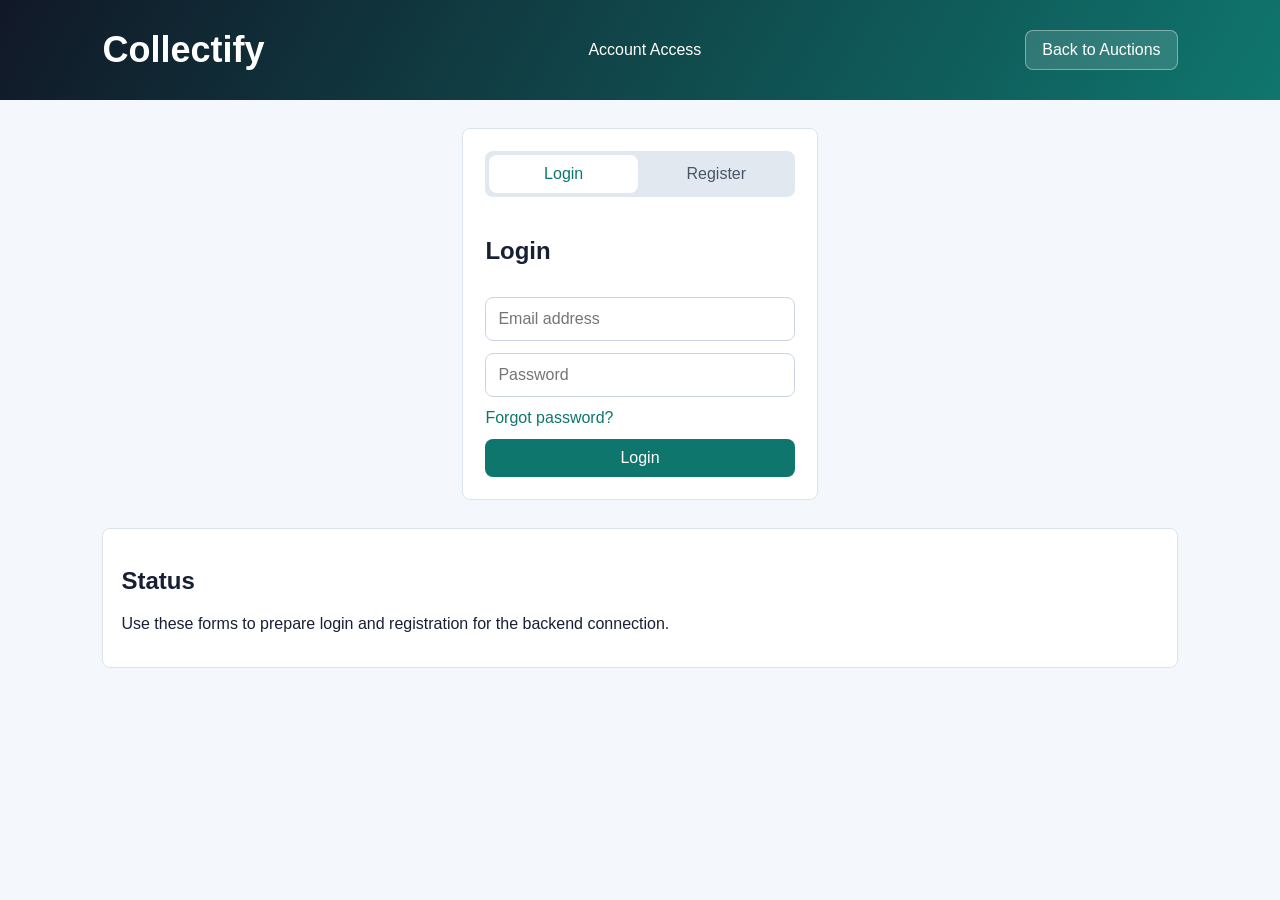
==== auth.html @ 96b326a3 "Add auth tabs and forgot password link" ====
<!DOCTYPE html>
<html lang="en">
<head>
    <meta charset="UTF-8">
    <meta name="viewport" content="width=device-width, initial-scale=1.0">
    <title>Collectify - Login</title>
    <link rel="stylesheet" href="style.css">
</head>
<body>

    <header>
        <h1>Collectify</h1>
        <p>Account Access</p>
        <a class="nav-link" href="index.html">Back to Auctions</a>
    </header>

    <main class="auth-layout">
        <section class="auth-panel auth-tabs-panel">
            <div class="auth-tabs" role="tablist" aria-label="Account forms">
                <button class="auth-tab active" type="button" onclick="switchAuthTab('login')" id="loginTab">
                    Login
                </button>
                <button class="auth-tab" type="button" onclick="switchAuthTab('register')" id="registerTab">
                    Register
                </button>
            </div>

            <form id="loginForm" class="auth-form active">
                <h2>Login</h2>
                <input type="email" id="loginEmail" placeholder="Email address" required>
                <input type="password" id="loginPassword" placeholder="Password" required>
                <button class="text-button" type="button" onclick="showAuthMessage('Password reset email feature will be added with backend email support.')">
                    Forgot password?
                </button>
                <button type="button" onclick="showAuthMessage('Login will connect to the backend API next.')">
                    Login
                </button>
            </form>

            <form id="registerForm" class="auth-form">
                <h2>Create Account</h2>
                <input type="text" id="registerName" placeholder="Full name" required>
                <input type="email" id="registerEmail" placeholder="Email address" required>
                <input type="password" id="registerPassword" placeholder="Password" required>
                <button type="button" onclick="showAuthMessage('Registration will connect to the backend API next.')">
                    Register
                </button>
            </form>
        </section>
    </main>

    <section class="admin auth-message">
        <h2>Status</h2>
        <p id="authMessage">Use these forms to prepare login and registration for the backend connection.</p>
    </section>

    <script>
        function switchAuthTab(tabName) {
            const isLogin = tabName === "login";
            document.getElementById("loginForm").classList.toggle("active", isLogin);
            document.getElementById("registerForm").classList.toggle("active", !isLogin);
            document.getElementById("loginTab").classList.toggle("active", isLogin);
            document.getElementById("registerTab").classList.toggle("active", !isLogin);
        }

        function showAuthMessage(message) {
            document.getElementById("authMessage").textContent = message;
        }
    </script>

</body>
</html>
---- style.css ----
* {
  box-sizing: border-box;
}

body {
  margin: 0;
  font-family: Arial, sans-serif;
  background: #f4f7fb;
  color: #172033;
}

header {
  padding: 25px 8%;
  background: linear-gradient(120deg, #111827, #0f766e);
  color: white;
  display: flex;
  justify-content: space-between;
  align-items: center;
  flex-wrap: wrap;
}

header h1 {
  margin: 0;
  font-size: 36px;
}

button,
input,
select {
  border: 0;
  border-radius: 8px;
  font: inherit;
}

button {
  background: #0f766e;
  color: white;
  cursor: pointer;
  padding: 10px 16px;
}

.text-button {
  background: transparent;
  color: #0f766e;
  justify-self: start;
  padding: 0;
}

.nav-link {
  background: rgba(255, 255, 255, 0.14);
  border: 1px solid rgba(255, 255, 255, 0.38);
  border-radius: 8px;
  color: white;
  padding: 10px 16px;
  text-decoration: none;
}

.hero,
.filters,
main,
.form-section,
.admin {
  padding: 28px 8%;
}

.hero {
  align-items: center;
  background: white;
  display: grid;
  gap: 22px;
  grid-template-columns: 1fr minmax(220px, 320px);
}

.hero h2 {
  font-size: 42px;
  margin: 0 0 12px;
}

.hero-card,
.item-card,
aside,
.form-section,
.admin {
  background: white;
  border: 1px solid #dbe3ef;
  border-radius: 8px;
}

.hero-card {
  padding: 24px;
}

.hero-card span,
.item-content span {
  color: #0f766e;
  font-weight: 700;
}

.filters {
  display: flex;
  gap: 12px;
}

.filters input,
.filters select,
form input,
form select {
  background: white;
  border: 1px solid #cbd5e1;
  padding: 12px;
  width: 100%;
}

main {
  display: grid;
  gap: 22px;
  grid-template-columns: 1fr 280px;
}

.grid {
  display: grid;
  gap: 16px;
  grid-template-columns: repeat(auto-fit, minmax(220px, 1fr));
}

.item-card {
  overflow: hidden;
}

.item-image {
  aspect-ratio: 4 / 3;
  align-items: center;
  background: #172033;
  color: white;
  display: flex;
  font-weight: 700;
  justify-content: center;
  width: 100%;
}

.item-image img {
  height: 100%;
  object-fit: cover;
  width: 100%;
}

.item-content,
aside,
.form-section,
.admin {
  padding: 18px;
}

.item-content h3 {
  margin: 8px 0;
}

.item-content small {
  color: #64748b;
  display: block;
  margin-bottom: 14px;
}

form {
  display: grid;
  gap: 12px;
}

.auth-layout {
  display: block;
  margin: 0 auto;
  max-width: 560px;
}

.auth-panel {
  background: white;
  border: 1px solid #dbe3ef;
  border-radius: 8px;
  padding: 22px;
}

.auth-tabs {
  background: #e2e8f0;
  border-radius: 8px;
  display: grid;
  gap: 4px;
  grid-template-columns: repeat(2, 1fr);
  margin-bottom: 20px;
  padding: 4px;
}

.auth-tab {
  background: transparent;
  color: #475569;
}

.auth-tab.active {
  background: white;
  color: #0f766e;
}

.auth-form {
  display: none;
}

.auth-form.active {
  display: grid;
}

.auth-message {
  margin: 0 8% 28px;
}

@media (max-width: 760px) {
  .hero,
  main,
  .auth-layout {
    grid-template-columns: 1fr;
  }

  .filters {
    flex-direction: column;
  }
}
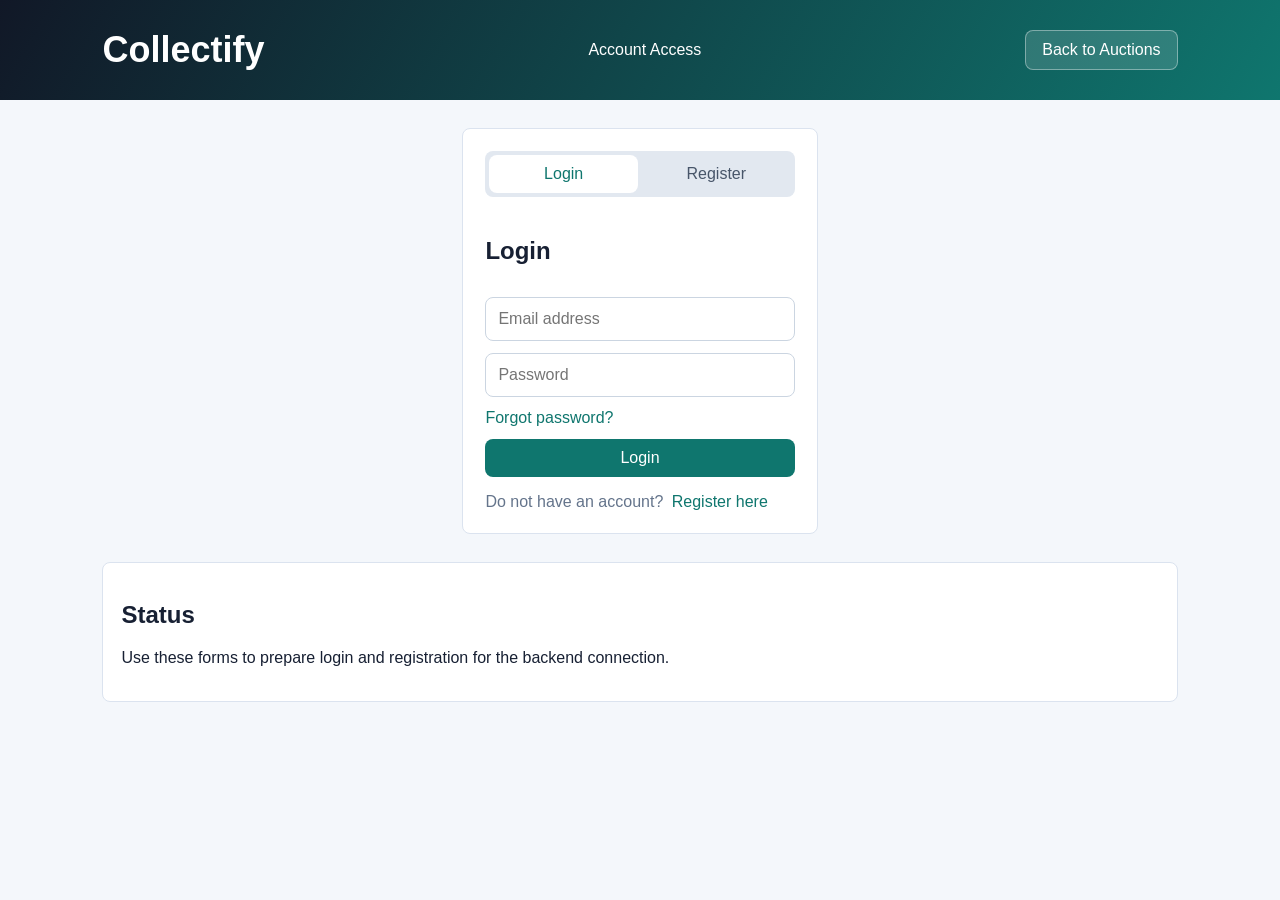
==== commit 8937dacc: "Add auth account switch prompts" ====
--- a/auth.html
+++ b/auth.html
@@ -35,6 +35,10 @@
                 <button type="button" onclick="showAuthMessage('Login will connect to the backend API next.')">
                     Login
                 </button>
+                <p class="auth-switch">
+                    Do not have an account?
+                    <button class="text-button" type="button" onclick="switchAuthTab('register')">Register here</button>
+                </p>
             </form>
 
             <form id="registerForm" class="auth-form">
@@ -45,6 +49,10 @@
                 <button type="button" onclick="showAuthMessage('Registration will connect to the backend API next.')">
                     Register
                 </button>
+                <p class="auth-switch">
+                    Already have an account?
+                    <button class="text-button" type="button" onclick="switchAuthTab('login')">Login here</button>
+                </p>
             </form>
         </section>
     </main>
--- a/style.css
+++ b/style.css
@@ -207,6 +207,16 @@
   display: grid;
 }
 
+.auth-switch {
+  color: #64748b;
+  margin: 4px 0 0;
+}
+
+.auth-switch .text-button {
+  display: inline;
+  margin-left: 4px;
+}
+
 .auth-message {
   margin: 0 8% 28px;
 }
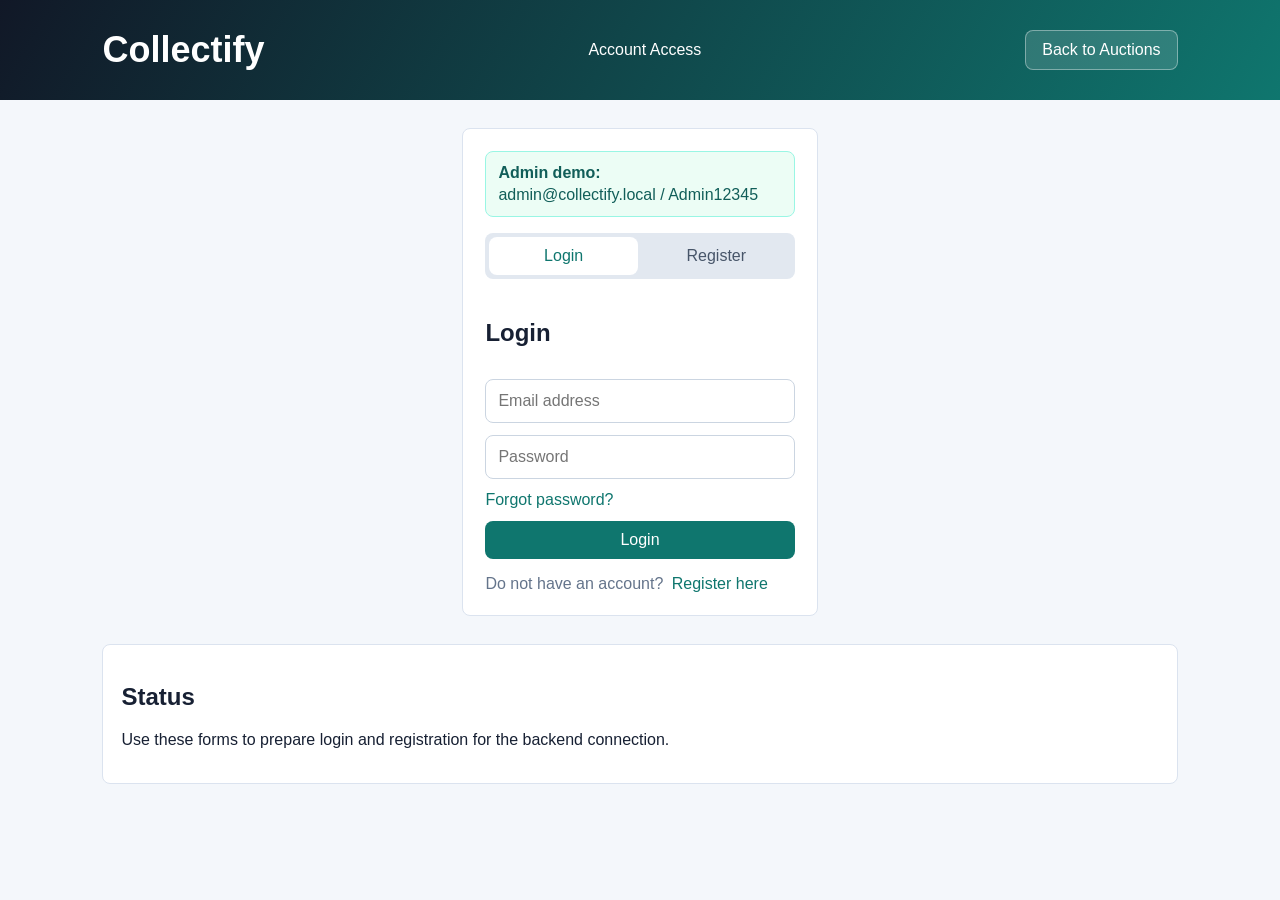
==== commit e7162a04: "Improve auth demo flow" ====
--- a/auth.html
+++ b/auth.html
@@ -16,6 +16,11 @@
 
     <main class="auth-layout">
         <section class="auth-panel auth-tabs-panel">
+            <div class="demo-account">
+                <strong>Admin demo:</strong>
+                <span>admin@collectify.local / Admin12345</span>
+            </div>
+
             <div class="auth-tabs" role="tablist" aria-label="Account forms">
                 <button class="auth-tab active" type="button" onclick="switchAuthTab('login')" id="loginTab">
                     Login
@@ -32,7 +37,7 @@
                 <button class="text-button" type="button" onclick="showAuthMessage('Password reset email feature will be added with backend email support.')">
                     Forgot password?
                 </button>
-                <button type="button" onclick="showAuthMessage('Login will connect to the backend API next.')">
+                <button type="button" onclick="loginAccount()">
                     Login
                 </button>
                 <p class="auth-switch">
@@ -46,7 +51,7 @@
                 <input type="text" id="registerName" placeholder="Full name" required>
                 <input type="email" id="registerEmail" placeholder="Email address" required>
                 <input type="password" id="registerPassword" placeholder="Password" required>
-                <button type="button" onclick="showAuthMessage('Registration will connect to the backend API next.')">
+                <button type="button" onclick="registerAccount()">
                     Register
                 </button>
                 <p class="auth-switch">
@@ -63,6 +68,8 @@
     </section>
 
     <script>
+        const API_BASE = "http://127.0.0.1:5000/api";
+
         function switchAuthTab(tabName) {
             const isLogin = tabName === "login";
             document.getElementById("loginForm").classList.toggle("active", isLogin);
@@ -74,6 +81,99 @@
         function showAuthMessage(message) {
             document.getElementById("authMessage").textContent = message;
         }
+
+        async function authRequest(path, payload) {
+            const response = await fetch(`${API_BASE}${path}`, {
+                method: "POST",
+                credentials: "include",
+                headers: {
+                    "Content-Type": "application/json"
+                },
+                body: JSON.stringify(payload)
+            });
+            const data = await response.json().catch(() => ({}));
+
+            if (!response.ok) {
+                throw new Error(data.error || "Account request failed.");
+            }
+
+            return data;
+        }
+
+        function rememberUser(user) {
+            localStorage.setItem("collectifyUserName", user.name);
+            localStorage.setItem("collectifyUserEmail", user.email);
+        }
+
+        function returnToAuctions() {
+            window.setTimeout(() => {
+                window.location.href = "index.html";
+            }, 900);
+        }
+
+        function isValidEmail(email) {
+            return /^[^@\s]+@[^@\s]+\.[^@\s]+$/.test(email);
+        }
+
+        function validateAuthInput({ name = "User", email, password, requireName = false }) {
+            if (requireName && name.trim().length < 2) {
+                return "Name must be at least 2 characters.";
+            }
+
+            if (!isValidEmail(email)) {
+                return "Enter a valid email address.";
+            }
+
+            if (password.length < 8) {
+                return "Password must be at least 8 characters.";
+            }
+
+            return "";
+        }
+
+        async function loginAccount() {
+            const email = document.getElementById("loginEmail").value.trim();
+            const password = document.getElementById("loginPassword").value;
+
+            const validationMessage = validateAuthInput({ email, password });
+
+            if (validationMessage) {
+                showAuthMessage(validationMessage);
+                return;
+            }
+
+            try {
+                const user = await authRequest("/auth/login", { email, password });
+                rememberUser(user);
+                showAuthMessage(`Welcome back, ${user.name}. Returning to auctions...`);
+                returnToAuctions();
+            } catch (error) {
+                showAuthMessage(error.message);
+            }
+        }
+
+        async function registerAccount() {
+            const name = document.getElementById("registerName").value.trim();
+            const email = document.getElementById("registerEmail").value.trim();
+            const password = document.getElementById("registerPassword").value;
+
+            const validationMessage = validateAuthInput({ name, email, password, requireName: true });
+
+            if (validationMessage) {
+                showAuthMessage(validationMessage);
+                return;
+            }
+
+            try {
+                const user = await authRequest("/auth/register", { name, email, password });
+                rememberUser(user);
+                showAuthMessage(`Account created for ${user.name}. Returning to auctions...`);
+                switchAuthTab("login");
+                returnToAuctions();
+            } catch (error) {
+                showAuthMessage(error.message);
+            }
+        }
     </script>
 
 </body>
--- a/style.css
+++ b/style.css
@@ -39,6 +39,15 @@
   padding: 10px 16px;
 }
 
+button:hover,
+button:focus {
+  filter: brightness(0.94);
+}
+
+.danger-button {
+  background: #b91c1c;
+}
+
 .text-button {
   background: transparent;
   color: #0f766e;
@@ -53,6 +62,15 @@
   color: white;
   padding: 10px 16px;
   text-decoration: none;
+}
+
+.header-actions {
+  display: flex;
+  gap: 10px;
+}
+
+.logout-button {
+  font: inherit;
 }
 
 .hero,
@@ -124,7 +142,40 @@
 }
 
 .item-card {
-  overflow: hidden;
+  position: relative;
+  transition: border-color 160ms ease, box-shadow 160ms ease, transform 160ms ease;
+}
+
+.item-card:hover,
+.item-card:focus {
+  border-color: #0f766e;
+  box-shadow: 0 14px 30px rgba(15, 23, 42, 0.12);
+  outline: none;
+  transform: translateY(-2px);
+}
+
+.remove-item {
+  align-items: center;
+  background: rgba(23, 32, 51, 0.86);
+  border: 1px solid rgba(255, 255, 255, 0.55);
+  border-radius: 999px;
+  display: flex;
+  font-size: 12px;
+  font-weight: 700;
+  height: 28px;
+  justify-content: center;
+  line-height: 1;
+  padding: 0;
+  position: absolute;
+  right: 10px;
+  top: 10px;
+  width: 28px;
+  z-index: 4;
+}
+
+.remove-item:hover,
+.remove-item:focus {
+  background: #b91c1c;
 }
 
 .item-image {
@@ -161,6 +212,226 @@
   margin-bottom: 14px;
 }
 
+.edit-price-button {
+  background: #334155;
+}
+
+.item-meta {
+  display: flex;
+  margin-bottom: 14px;
+}
+
+.item-meta span,
+.detail-status {
+  background: #e0f2fe;
+  border-radius: 999px;
+  color: #075985;
+  font-size: 12px;
+  font-weight: 700;
+  padding: 5px 9px;
+}
+
+.empty-state {
+  background: white;
+  border: 1px dashed #cbd5e1;
+  border-radius: 8px;
+  color: #64748b;
+  grid-column: 1 / -1;
+  padding: 28px;
+  text-align: center;
+}
+
+.empty-state h3 {
+  color: #172033;
+  margin: 0 0 6px;
+}
+
+.empty-state p {
+  margin: 0;
+}
+
+.watch-action {
+  display: inline-block;
+  position: relative;
+}
+
+.watch-button {
+  min-width: 96px;
+}
+
+.watch-button.watched {
+  background: #172033;
+}
+
+.watch-info {
+  background: #172033;
+  border: 1px solid rgba(255, 255, 255, 0.12);
+  border-radius: 8px;
+  bottom: calc(100% + 10px);
+  box-shadow: 0 16px 35px rgba(15, 23, 42, 0.24);
+  color: white;
+  display: grid;
+  gap: 5px;
+  left: 0;
+  min-width: 230px;
+  opacity: 0;
+  padding: 12px;
+  pointer-events: none;
+  position: absolute;
+  transform: translateY(6px);
+  transition: opacity 160ms ease, transform 160ms ease;
+  visibility: hidden;
+  z-index: 5;
+}
+
+.watch-info span {
+  color: #cbd5e1;
+  font-size: 13px;
+}
+
+.watch-action:hover .watch-info,
+.watch-action:focus-within .watch-info {
+  opacity: 1;
+  transform: translateY(0);
+  visibility: visible;
+}
+
+.wishlist-entry {
+  align-items: start;
+  display: grid;
+  gap: 8px;
+  grid-template-columns: 1fr auto;
+  margin-bottom: 10px;
+}
+
+.wishlist-entry strong,
+.wishlist-entry span {
+  display: block;
+}
+
+.wishlist-entry span {
+  color: #64748b;
+  font-size: 13px;
+}
+
+.wishlist-remove {
+  background: #e2e8f0;
+  color: #172033;
+  font-size: 12px;
+  padding: 6px 8px;
+}
+
+.wishlist-remove:hover,
+.wishlist-remove:focus {
+  background: #fecaca;
+  color: #7f1d1d;
+}
+
+.modal-backdrop {
+  align-items: center;
+  background: rgba(15, 23, 42, 0.54);
+  display: none;
+  inset: 0;
+  justify-content: center;
+  padding: 24px;
+  position: fixed;
+  z-index: 20;
+}
+
+.modal-backdrop.active {
+  display: flex;
+}
+
+.detail-modal,
+.confirm-modal {
+  background: white;
+  border-radius: 8px;
+  box-shadow: 0 24px 70px rgba(15, 23, 42, 0.32);
+  max-height: calc(100vh - 48px);
+  overflow: auto;
+  position: relative;
+  width: min(860px, 100%);
+}
+
+.confirm-modal {
+  padding: 24px;
+  width: min(420px, 100%);
+}
+
+.modal-close {
+  align-items: center;
+  background: rgba(23, 32, 51, 0.88);
+  border-radius: 999px;
+  display: flex;
+  height: 32px;
+  justify-content: center;
+  padding: 0;
+  position: absolute;
+  right: 12px;
+  top: 12px;
+  width: 32px;
+  z-index: 2;
+}
+
+.detail-grid {
+  display: grid;
+  grid-template-columns: minmax(240px, 1fr) 1fr;
+}
+
+.detail-image {
+  align-items: center;
+  background: #172033;
+  color: white;
+  display: flex;
+  font-weight: 700;
+  justify-content: center;
+  min-height: 360px;
+}
+
+.detail-image img {
+  height: 100%;
+  object-fit: cover;
+  width: 100%;
+}
+
+.detail-body {
+  padding: 30px;
+}
+
+.detail-body h2 {
+  margin: 12px 0 8px;
+}
+
+.detail-body dl {
+  display: grid;
+  gap: 12px;
+  margin: 22px 0;
+}
+
+.detail-body dl div {
+  border-bottom: 1px solid #e2e8f0;
+  display: flex;
+  justify-content: space-between;
+  padding-bottom: 10px;
+}
+
+.detail-body dt {
+  color: #64748b;
+}
+
+.detail-body dd {
+  font-weight: 700;
+  margin: 0;
+  text-align: right;
+}
+
+.confirm-actions {
+  display: flex;
+  gap: 12px;
+  justify-content: flex-end;
+  margin-top: 22px;
+}
+
 form {
   display: grid;
   gap: 12px;
@@ -179,6 +450,17 @@
   padding: 22px;
 }
 
+.demo-account {
+  background: #ecfdf5;
+  border: 1px solid #99f6e4;
+  border-radius: 8px;
+  color: #115e59;
+  display: grid;
+  gap: 4px;
+  margin-bottom: 16px;
+  padding: 12px;
+}
+
 .auth-tabs {
   background: #e2e8f0;
   border-radius: 8px;
@@ -219,6 +501,11 @@
 
 .auth-message {
   margin: 0 8% 28px;
+}
+
+#adminStatus {
+  color: #64748b;
+  font-size: 14px;
 }
 
 @media (max-width: 760px) {
@@ -231,5 +518,13 @@
   .filters {
     flex-direction: column;
   }
-}
-
+
+  .detail-grid {
+    grid-template-columns: 1fr;
+  }
+
+  .detail-image {
+    min-height: 240px;
+  }
+}
+
